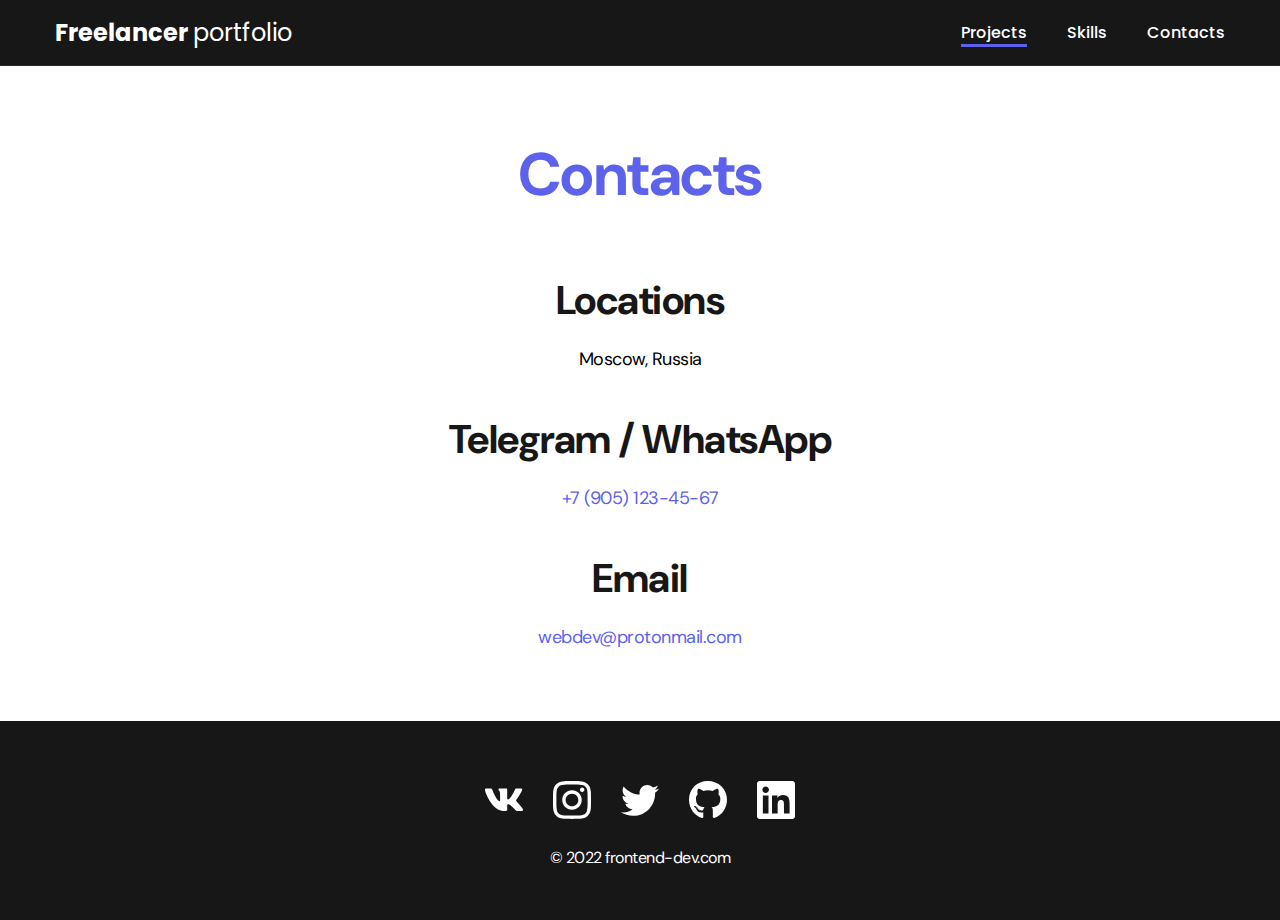
==== contacts-page.html @ 639b7e82 "desktop version done" ====
<!DOCTYPE html>
<html lang="en">

<head>
    <meta charset="UTF-8">
    <meta http-equiv="X-UA-Compatible" content="IE=edge">
    <meta name="viewport" content="width=device-width, initial-scale=1.0">
    <title>Freelancer portfolio</title>
    <link rel="stylesheet" href="css/main.css">
</head>

<body>

    <nav class="nav">
        <div class="container">
            <div class="navRow">
                <a href="index.html" class="logo">Freelancer <span>portfolio</span></a>
                <ul class="navList">
                    <li class="navListItem"><a href="project-page.html"
                            class="navListLink navListLinkActive">Projects</a></li>
                    <li class="navListItem"><a href="skills-page.html" class="navListLink">Skills</a></li>
                    <li class="navListItem"><a href="contacts-page.html" class="navListLink">Contacts</a></li>
                </ul>
            </div>
        </div>
    </nav>

    <main class="section">
        <div class="container">
            <div class="project-details">

                <h1 class="title-1">Contacts</h1>

                <ul class="content-list">
                    <li class="content-list-item">
                        <h2 class="title-2">Locations</h2>
                        <p>Moscow, Russia</p>
                    </li>
                    <li class="content-list-item">
                        <h2 class="title-2">Telegram / WhatsApp</h2>
                        <p><a href="">+7 (905) 123-45-67</a></p>
                    </li>
                    <li class="content-list-item">
                        <h2 class="title-2">Email</h2>
                        <p><a href="">webdev@protonmail.com</a></p>
                    </li>
                </ul>

            </div>
        </div>
    </main>

    <footer class="footer">
        <div class="container">
            <ul class="social">
                <li class="social-item">
                    <a href="#!"><img src="img/icons/vk.svg" alt="vk" class="vk"></a>
                </li>
                <li class="social-item">
                    <a href="#!"><img src="img/icons/instagram.svg" alt="instagram"></a>
                </li>
                <li class="social-item">
                    <a href="#!"><img src="img/icons/twitter.svg" alt="twitter"></a>
                </li>
                <li class="social-item">
                    <a href="#!"><img src="img/icons/gitHub.svg" alt="gitHub"></a>
                </li>
                <li class="social-item">
                    <a href="#!"><img src="img/icons/linkedIn.svg" alt="linkedIn"></a>
                </li>
            </ul>
            <div class="copyright">
                <p>© 2022 frontend-dev.com</p>
            </div>
        </div>
    </footer>

</body>

</html>
---- css/main.css ----
@import "reset.css";
@import url('https://fonts.googleapis.com/css2?family=DM+Sans:wght@400;500;700&family=Poppins:wght@400;500;700&display=swap');

/* 
font-family: 'DM Sans', sans-serif;
font-family: 'Poppins', sans-serif; 
*/

/* General */

:root {
    --absolute-black: #000;
    --black: #171718;
    --black-border: #26292D;
    --white: #fff;
    --purple: #5C62EC;

    --dark-bg: var(--black);
    --dark-border: var(--black-border);
    --header-text: var(--white);
    --accent: var(--purple);
    --text-color: var(--black);
}

html,
body {
    font-family: 'DM Sans', sans-serif;
    font-weight: 700;
    font-size: 24px;
    letter-spacing: -0.5px;
    display: flex;
    flex-direction: column;
    height: 100%;
}

.section {
    padding: 70px 0;
}

.title-1 {
    margin-bottom: 60px;
    line-height: 130%;
    color: var(--accent);
    font-size: 60px;
    text-align: center;
}

.title-2 {
    color: var(--black);
    font-size: 40px;
    line-height: 130%;
    margin-bottom: 20px;
}

/* nav */

.nav {
    background-color: var(--dark-bg);
    color: var(--header-text);
    padding: 20px 0;
    border-bottom: 1px solid var(--dark-border);
    letter-spacing: normal;
}

.container {
    max-width: 1200px;
    padding: 0 15px;
    margin: 0 auto;
}

.navRow {
    display: flex;
    justify-content: space-between;
    align-items: center;
    column-gap: 30px;
    row-gap: 20px;
    flex-wrap: wrap;
}

.logo {
    font-family: 'Poppins', sans-serif;
    line-height: 100%;
}

.logo span {
    font-weight: 400;
}

.navList {
    display: flex;
    column-gap: 40px;
    align-items: center;
    font-family: 'Poppins', sans-serif;
    font-size: 16px;
    font-weight: 500;
}


.navListLinkActive {
    position: relative;
}

.navListItem {
    transition: ease 0.2s;
}

.navListItem:hover {
    transform: scale(1.1);
}

.navListLinkActive::before {
    content: "";
    position: absolute;
    display: block;
    height: 3px;
    width: 100%;
    background-color: var(--accent);
    left: 0;
    top: 100%;
}

/* header */

.header {
    background-color: var(--dark-bg);
    color: var(--header-text);
    min-height: 695px;
    padding: 40px 0;
    display: flex;
    justify-content: center;
    align-items: center;
    text-align: center;
    background-image: url(/img/header-bg.png);
    background-repeat: no-repeat;
    background-size: auto;
    background-position: center;
}

.header-wrapper {
    max-width: 660px;
    padding: 0 15px;
}

.header-title {
    line-height: 1.4;
    font-size: 40px;
    margin-bottom: 20px;
}

.header-title strong {
    font-size: 60px;
}

.header-title em {
    font-style: normal;
    color: var(--accent);
}

.header-text {
    font-weight: 500;
    font-size: 18px;
    line-height: 1.333;
    margin-bottom: 40px;
}

.header-text p+p {
    margin-top: 1em;
}

.header-btn {
    display: inline-block;
    height: 48px;
    padding: 12px 28px;
    background-color: var(--accent);
    border-radius: 5px;
    font-size: 16px;
    line-height: 1.333;
    font-weight: 500;
    letter-spacing: 0.15px;
    transition: ease 0.2s;
}

.header-btn:hover {
    opacity: 0.8;
}

.header-btn:active {
    transform: scale(1.1)
}

/* projects */

.projects {
    display: flex;
    justify-content: center;
    flex-wrap: wrap;
    column-gap: 30px;
    row-gap: 30px;
}

.project {
    max-width: 370px;
    box-shadow: 0px 5px 35px rgba(0, 0, 0, 25%);
    border-radius: 10px;
    background-color: var(--white);
    transition: ease-in 0.2s;
}

.project:hover {
    opacity: 0.85;
}

.project img {
    border-radius: 10px;
}

.project h3 {
    padding: 15px 20px 25px;
    line-height: 130%;
}

/* project details */

.project-details {
    margin: 0 auto;
    max-width: 865px;
    display: flex;
    flex-direction: column;
    align-items: center;
    justify-content: center;
    text-align: center;
}

.project-details-cover {
    max-width: 100%;
    margin-bottom: 40px;
    box-shadow: 0px 5px 35px rgba(0, 0, 0, 0.25);
    border-radius: 10px;
}

.project-details-desc {
    line-height: 130%;
}

.btn-outline-wrapper {
    margin-top: 30px;
    display: flex;
    justify-content: center;
}

.btn-outline {
    height: 48px;
    width: 169px;
    display: flex;
    justify-content: center;
    align-items: center;
    border: 1px solid var(--absolute-black);
    border-radius: 5px;
}

.btn-outline p {
    line-height: 1.33;
    font-weight: 500;
    font-size: 16px;
    letter-spacing: 0.15px;
    margin-left: 10px;
}

/* content list */

.content-list {
    max-width: 571px;
    display: flex;
    flex-direction: column;
    align-items: center;
    text-align: center;
    row-gap: 40px;
}

.content-list-item p {
    line-height: 150%;
    font-size: 18px;
    font-weight: 400;
}

.content-list a {
    color: var(--accent);
}


/* footer */

.vk {
    width: 38px;
    height: 38px;
}

.footer {
    background-color: var(--dark-bg);
    text-align: center;
    padding: 60px 0px 50px;
    margin-top: auto;
}

.social {
    display: flex;
    align-items: center;
    justify-content: center;
    column-gap: 30px;
    margin-bottom: 27px;
}

.copyright {
    line-height: 150%;
    font-size: 16px;
    font-weight: 400;
    color: var(--white);
}

.copyright p+p {
    margin-top: 0.5em;
}
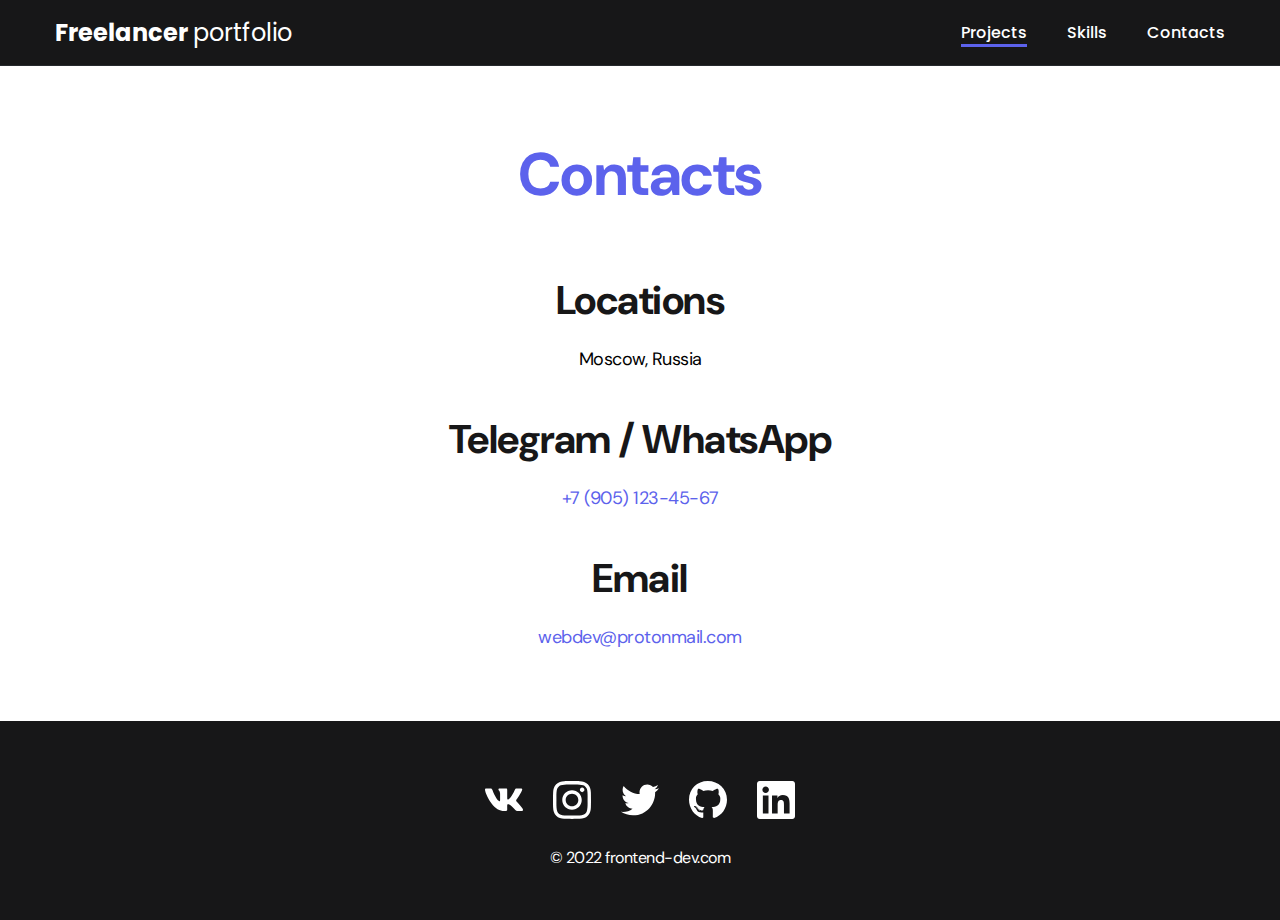
==== commit 594e7eee: "mobile version" ====
--- a/contacts-page.html
+++ b/contacts-page.html
@@ -54,19 +54,19 @@
         <div class="container">
             <ul class="social">
                 <li class="social-item">
-                    <a href="#!"><img src="img/icons/vk.svg" alt="vk" class="vk"></a>
+                    <a href="#!"><img src="img/icons/vk.svg" alt="vk" class="icon"></a>
                 </li>
                 <li class="social-item">
-                    <a href="#!"><img src="img/icons/instagram.svg" alt="instagram"></a>
+                    <a href="#!"><img src="img/icons/instagram.svg" alt="instagram" class="icon"></a>
                 </li>
                 <li class="social-item">
-                    <a href="#!"><img src="img/icons/twitter.svg" alt="twitter"></a>
+                    <a href="#!"><img src="img/icons/twitter.svg" alt="twitter" class="icon"></a>
                 </li>
                 <li class="social-item">
-                    <a href="#!"><img src="img/icons/gitHub.svg" alt="gitHub"></a>
+                    <a href="#!"><img src="img/icons/gitHub.svg" alt="gitHub" class="icon"></a>
                 </li>
                 <li class="social-item">
-                    <a href="#!"><img src="img/icons/linkedIn.svg" alt="linkedIn"></a>
+                    <a href="#!"><img src="img/icons/linkedIn.svg" alt="linkedIn" class="icon"></a>
                 </li>
             </ul>
             <div class="copyright">
--- a/css/main.css
+++ b/css/main.css
@@ -290,7 +290,7 @@
 
 /* footer */
 
-.vk {
+.icon {
     width: 38px;
     height: 38px;
 }
@@ -319,4 +319,73 @@
 
 .copyright p+p {
     margin-top: 0.5em;
+}
+
+/* adaptive */
+
+@media (max-width: 620px) {
+
+    /* general */
+
+    .section {
+        padding: 20px 0;
+
+    }
+
+    .title-1 {
+        font-size: 40px;
+        margin-bottom: 20px;
+    }
+
+    .title-2 {
+        font-size: 30px;
+        margin-bottom: 10px;
+    }
+
+    .content-list {
+        row-gap: 30px;
+    }
+
+    /* header */
+
+    .header {
+        min-height: unset;
+    }
+
+    .header-title {
+        font-size: 35px;
+    }
+
+    .header-title strong {
+        font-size: 40px;
+    }
+
+    /* footer */
+
+    .footer {
+        padding: 30px 0;
+    }
+}
+
+
+@media (max-width: 400px) {
+    /* general */
+
+    .title-2 {
+        font-size: 25px;
+    }
+
+    /* header */
+
+    .header-title {
+        font-size: 30px;
+    }
+
+    .header-title strong {
+        font-size: 33px;
+    }
+
+    .content-list-item p {
+        font-size: 16px;
+    }
 }